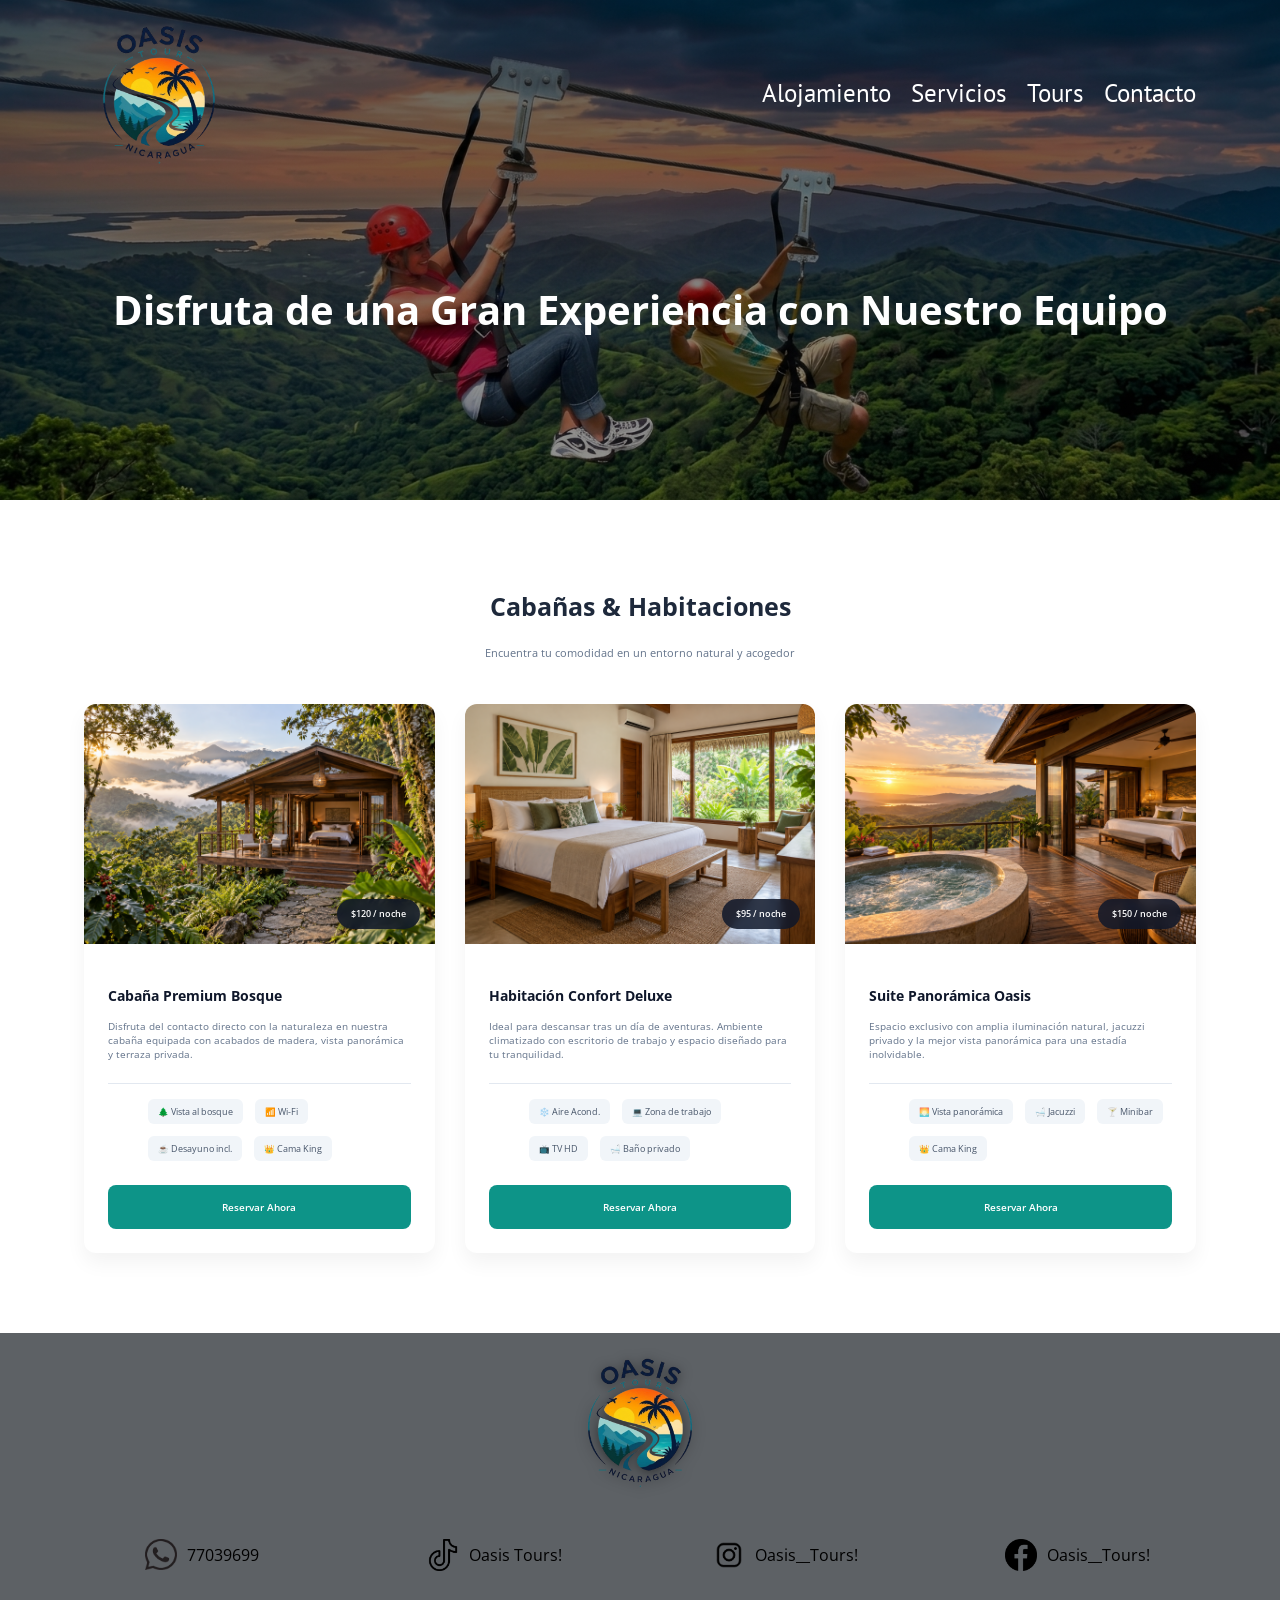
==== alojamiento.html @ 0652498a "Initial Oasis Tours website" ====
<!DOCTYPE html>
<html lang="en">

<head>
    <meta charset="UTF-8">
    <meta name="viewport" content="width=device-width, initial-scale=1.0">

    <link rel="stylesheet" href="css/normalize.css">
    <link rel="stylesheet" href="css/style_2.css">
    <link rel="stylesheet" href="css/style.css">
    <link
        href="https://fonts.googleapis.com/css2?family=Krub&family=Open+Sans:ital,wght@0,300..800;1,300..800&family=Staatliches&display=swap"
        rel="stylesheet">
    <link rel="preconnect" href="https://fonts.googleapis.com">
    <link rel="preconnect" href="https://fonts.gstatic.com" crossorigin>
    <link
        href="https://fonts.googleapis.com/css2?family=Krub&family=Open+Sans:ital,wght@0,300..800;1,300..800&family=PT+Sans:ital,wght@0,400;0,700;1,400;1,700&family=Staatliches&display=swap"
        rel="stylesheet">
    <title>Oasis</title>
</head>

<body>

    <header class="header">

        <div class="contenedor">
            <div class="header__navegacion">

                <a class="header__logo no-margin" href="index.html">
                    <img class="no-margin oasis__logo" src="image/logo.png" alt="logo">
                </a>

                <nav class="barra__navegacion">
                    <a href="alojamiento.html" class="barra__enlace">Alojamiento</a>
                    <a href="servicios.html" class="barra__enlace">Servicios</a>
                    <a href="tours.html" class="barra__enlace">Tours</a>
                    <a href="contacto.html" class="barra__enlace">Contacto</a>
                </nav>
            </div>

        </div>
        <div class="header__texto">
            <h2 class="no-margin frase__header">Disfruta de una Gran Experiencia con Nuestro Equipo</h2>

        </div>
    </header>
    <main class="contenedor">
        <section class="alojamiento-container">
            <div class="section-title">
                <h2>Cabañas & Habitaciones</h2>
                <p>Encuentra tu comodidad en un entorno natural y acogedor</p>
            </div>

            <div class="cards-grid">

                <!-- Cabaña Rústica -->
                <article class="card">
                    <div class="card-img-wrapper">
                        <img src="image/cabana-premium.png" alt="Cabaña premium de madera rodeada de naturaleza">
                        <span class="price-tag">$120 / noche</span>
                    </div>
                    <div class="card-content">
                        <h3>Cabaña Premium Bosque</h3>
                        <p>Disfruta del contacto directo con la naturaleza en nuestra cabaña equipada con acabados de
                            madera, vista panorámica y terraza privada.</p>
                        <ul class="card-features">
                            <li>🌲 Vista al bosque</li>
                            <li>📶 Wi-Fi</li>
                            <li>☕ Desayuno incl.</li>
                            <li>👑 Cama King</li>
                        </ul>
                        <a href="#" class="btn-reserva">Reservar Ahora</a>
                    </div>
                </article>

                <!-- Suite Confort -->
                <article class="card">
                    <div class="card-img-wrapper">
                        <img src="image/habitacion-confort.png" alt="Habitación confort con vista al jardín">
                        <span class="price-tag">$95 / noche</span>
                    </div>
                    <div class="card-content">
                        <h3>Habitación Confort Deluxe</h3>
                        <p>Ideal para descansar tras un día de aventuras. Ambiente climatizado con escritorio de trabajo
                            y espacio diseñado para tu tranquilidad.</p>
                        <ul class="card-features">
                            <li>❄️ Aire Acond.</li>
                            <li>💻 Zona de trabajo</li>
                            <li>📺 TV HD</li>
                            <li>🛁 Baño privado</li>
                        </ul>
                        <a href="#" class="btn-reserva">Reservar Ahora</a>
                    </div>
                </article>

                <!-- Suite Panorámica -->
                <article class="card">
                    <div class="card-img-wrapper">
                        <img src="image/suite-panoramica.png" alt="Suite panorámica con terraza y jacuzzi">
                        <span class="price-tag">$150 / noche</span>
                    </div>
                    <div class="card-content">
                        <h3>Suite Panorámica Oasis</h3>
                        <p>Espacio exclusivo con amplia iluminación natural, jacuzzi privado y la mejor vista panorámica
                            para una estadía inolvidable.</p>
                        <ul class="card-features">
                            <li>🌅 Vista panorámica</li>
                            <li>🛁 Jacuzzi</li>
                            <li>🍸 Minibar</li>
                            <li>👑 Cama King</li>
                        </ul>
                        <a href="#" class="btn-reserva">Reservar Ahora</a>
                    </div>
                </article>

            </div>
        </section>
    </main>

    <footer class="footer">
        <div class="footer__logo">
            <img class="logo__oasis" src="image/logo.png" alt="logo__oasis">
        </div>
        <div class="footer__fondo">

            <div class="footer__logos">
                <img class="footer__whatssap" src="image/logo_whatssapp.png" alt="logo__whatsapp">
                <p>77039699</p>
            </div>

            <div class="footer__logos">
                <img class="footer__whatssap" src="image/logo__tiktok.png" alt="logo__whatsapp">
                <p>Oasis Tours!</p>
            </div>

            <div class="footer__logos">
                <img class="footer__whatssap" src="image/insta__logo.png" alt="logo__whatsapp">
                <p>Oasis__Tours!</p>
            </div>

            <div class="footer__logos">
                <img class="footer__whatssap" src="image/facebook__logo.png" alt="logo__whatsapp">
                <p>Oasis__Tours!</p>
            </div>
        </div>
    </footer>
    <script src="js/reservas.js"></script>
</body>

</html>
---- css/style_2.css ----
/* Sección Principal de Alojamiento */
.alojamiento-container {
  max-width: 1200px;
  margin: 0 auto;
  padding: 60px 20px;
}

.section-title {
  text-align: center;
  margin-bottom: 40px;
}

.section-title h2 {
  font-size: 2.5rem;
  color: #1e293b;
  margin-bottom: 10px;
}

.section-title p {
  color: #64748b;
  font-size: 1.1rem;
}

/* Grid de Tarjetas */
.cards-grid {
  display: grid;
  grid-template-columns: repeat(auto-fit, minmax(320px, 1fr));
  gap: 30px;
}

/* Tarjeta Individual */
.card {
  background: #ffffff;
  border-radius: 12px;
  overflow: hidden;
  box-shadow: 0 10px 20px rgba(0, 0, 0, 0.05);
  transition: transform 0.3s ease, box-shadow 0.3s ease;
}

.card:hover {
  transform: translateY(-8px);
  box-shadow: 0 15px 30px rgba(0, 0, 0, 0.12);
}

/* Contenedor e Imagen */
.card-img-wrapper {
  position: relative;
  height: 240px;
  overflow: hidden;
}

.card-img-wrapper img {
  width: 100%;
  height: 100%;
  object-fit: cover;
}

.price-tag {
  position: absolute;
  bottom: 15px;
  right: 15px;
  background: rgba(15, 23, 42, 0.85);
  color: #ffffff;
  padding: 6px 14px;
  border-radius: 20px;
  font-weight: 600;
  font-size: 0.9rem;
  backdrop-filter: blur(4px);
}

/* Contenido de la Tarjeta */
.card-content {
  padding: 24px;
}

.card-content h3 {
  font-size: 1.4rem;
  color: #0f172a;
  margin-bottom: 10px;
}

.card-content p {
  color: #64748b;
  font-size: 0.95rem;
  line-height: 1.5;
  margin-bottom: 20px;
}

/* Lista de Amenidades */
.card-features {
  list-style: none;
  display: flex;
  flex-wrap: wrap;
  gap: 12px;
  margin-bottom: 24px;
  padding-top: 15px;
  border-top: 1px solid #e2e8f0;
}

.card-features li {
  font-size: 0.85rem;
  background: #f1f5f9;
  color: #475569;
  padding: 4px 10px;
  border-radius: 6px;
}

/* Botón de Reserva */
.btn-reserva {
  display: block;
  width: 100%;
  text-align: center;
  background-color: #0d9488;
  color: #ffffff;
  padding: 12px 0;
  border: none;
  border-radius: 8px;
  font-size: 1rem;
  font-weight: 600;
  cursor: pointer;
  text-decoration: none;
  transition: background-color 0.2s ease;
}

.btn-reserva:hover {
  background-color: #0f766e;
}
---- css/style.css ----
:root {
    --verde: rgb(35, 227, 35);
    --negro: black;
    --blanco: white;
    --premium: #5d6165;

    --fuenteHeading: 'PT sans', sans-serif;
    --fuenteParrafos: 'Open Sans', sans-serif;
}

html {
    box-sizing: border-box;
    font-size: 62.5%;
}

*,
*::before,
*::after {
    box-sizing: inherit;
}

body {
    font-family: var(--fuenteParrafos);
    font-size: 1.6rem;
    line-height: 2;
    margin: 0;
}

/*Globales*/

a {
    text-decoration: none;
}

h1,
h2,
h3 {
    font-family: var(--cursivas);
}

h1 {
    font-size: 4.8rem;
}

h2 {
    font-size: 4rem;
}

h3 {
    font-size: 3.2rem;
}

img {
    max-width: 100%;
}

p {
    font-family: var(--fuenteParrafos);
}

.centrar-texto {
    text-align: center;
}

.contenedor {
    max-width: 120rem;
    width: 90%;
    margin: 0 auto;
}

.no-margin {
    margin: 0;
}

.no-padding {
    padding: 0;
}

.centrar-texto {
    text-align: center;
}

/*Inicio de sesion*/

.contenido_principal {
    display: grid;
    grid-template-columns: 1fr 1fr;
    gap: 2rem;
    min-height: 39.5rem;
}

.header {
    background-image:
        linear-gradient(to bottom, rgba(0, 0, 0, 0.6), rgba(0, 0, 0, 0.4)),
        url('../image/tirolinas.jpg');
    background-repeat: no-repeat;
    background-position: center;
    background-size: cover;
    height: 50rem;
}



.header__logo {
    display: inline-block;
    justify-content: center;
    max-width: 15rem;
    width: 100%;
}

.oasis__logo {
    width: 100%;
    height: auto;
    display: block;
}

@media (min-width: 768px) {
    .header__logo {
        width: 20%;
        height: auto;
    }
}

.header__navegacion {
    display: block;
    text-align: center;
}


.header__texto {
    color: var(--blanco);
    text-align: center;
    line-height: 1;
}

.frase__header {
    font-size: 4rem;
    width: 100%;
    height: auto;
}

@media (min-width: 768px) {
    .header__navegacion {
        display: flex;
        justify-content: space-between;
        padding: 2rem;
    }

    .header__texto {
        text-align: center;
        padding: 10rem;
        color: var(--blanco);
    }
}


.barra__enlace {
    color: var(--blanco);
    display: block;
    text-align: center;
    font-size: 2.5rem;
    position: relative;
}

@media (min-width: 768px) {
    .barra__enlace {
        color: var(--blanco);
        font-family: var(--fuenteHeading);
        position: relative;
        display: inline-block;
        padding-bottom: 0.5rem;
        text-decoration: none;
        transition: color 0.3s ease;
    }
}

.barra__enlace::after {
    content: '';
    position: absolute;
    bottom: 0;
    left: 0;
    width: 0%;
    height: 3px;
    background-color: var(--verde);
    transition: width 0.3s ease;
}

.barra__enlace:hover {
    color: var(--verde);
}

.barra__enlace:hover::after {
    width: 100%;
}

@media (min-width: 768px) {
    .barra__navegacion {
        display: flex;
        justify-content: center;
        align-items: center;
        gap: 2rem;
    }
}

/*Main*/

.principal__titulo {
    font-family: var(--fuenteHeading);
}

.principal__opciones {
    display: grid;
    grid-template-columns: repeat(2, 1fr);
    gap: 2rem;
}

.opciones__image {
    width: 85%;
    aspect-ratio: 0.71;
    overflow: hidden;
    position: relative;
    margin-top: 1.8rem;
}

.opciones__image a {
    display: block;
    height: 100%;
    color: var(--blanco);
}

.opciones__image img {
    display: block;
    width: 100%;
    height: 100%;
    object-fit: cover;
    transition: transform .35s ease;
}

.opciones__image::after {
    content: '';
    position: absolute;
    inset: 0;
    pointer-events: none;
    background: linear-gradient(to bottom, transparent 42%, rgba(0, 0, 0, .72) 100%);
}

.opciones__image:hover img {
    transform: scale(1.05);
}

.image__text {
    position: absolute;
    z-index: 1;
    right: 1.6rem;
    bottom: 1.5rem;
    left: 1.6rem;
    color: var(--blanco);
    line-height: 1.1;
}

.image__text h3 {
    margin: .4rem 0 0;
    font-family: var(--fuenteHeading);
    font-size: clamp(2.6rem, 4vw, 3.4rem);
    font-weight: 400;
}

.image__eyebrow {
    margin: 0;
    font-size: 1.2rem;
    font-weight: 700;
    line-height: 1.3;
}

.campo_boton {
    text-align: center;
}

.boton {
    color: var(--blanco);
    background-color: var(--celeste);
    border-radius: 2rem;
    border: 1px solid var(--negro);
    padding: 1rem;
    width: 15rem;
}

.boton:hover {
    cursor: pointer;
}

/* Ventana de formas de pago */
.modal-abierto {
    overflow: hidden;
}

.modal-reserva[hidden] {
    display: none;
}

.modal-reserva {
    position: fixed;
    z-index: 1000;
    inset: 0;
    display: grid;
    place-items: center;
    padding: 2rem;
}

.modal-reserva__fondo {
    position: absolute;
    inset: 0;
    background: rgba(15, 23, 42, .66);
}

.modal-reserva__contenido {
    position: relative;
    width: min(100%, 46rem);
    max-height: calc(100vh - 4rem);
    overflow-y: auto;
    padding: 3.2rem;
    border-radius: 1.6rem;
    background: var(--blanco);
    box-shadow: 0 2rem 5rem rgba(0, 0, 0, .28);
}

.modal-reserva__cerrar {
    position: absolute;
    top: 1rem;
    right: 1.4rem;
    border: 0;
    background: transparent;
    color: #475569;
    font-size: 3.2rem;
    line-height: 1;
    cursor: pointer;
}

.modal-reserva__etiqueta {
    margin: 0;
    color: #0d9488;
    font-size: 1.3rem;
    font-weight: 700;
    text-transform: uppercase;
    letter-spacing: .08em;
}

.modal-reserva__contenido h2 {
    margin: .4rem 0 1rem;
    color: #0f172a;
    font-size: 2.8rem;
    line-height: 1.15;
}

.modal-reserva__detalle {
    margin: 0 0 2rem;
    color: #64748b;
    line-height: 1.5;
}

.formas-pago {
    display: grid;
    gap: 1rem;
}

.datos-tarjeta {
    display: grid;
    grid-template-columns: repeat(2, minmax(0, 1fr));
    gap: 1.2rem;
    margin: .6rem 0 0;
    padding: 1.6rem;
    border: 1px solid #cbd5e1;
    border-radius: .9rem;
}

.datos-tarjeta[hidden] {
    display: none;
}

.datos-tarjeta legend {
    padding: 0 .5rem;
    color: #0f172a;
    font-size: 1.6rem;
    font-weight: 700;
}

.datos-tarjeta__campo {
    display: grid;
    gap: .4rem;
}

.datos-tarjeta__campo--completo,
.datos-tarjeta__aviso {
    grid-column: 1 / -1;
}

.datos-tarjeta__campo label {
    color: #334155;
    font-size: 1.3rem;
    font-weight: 700;
}

.datos-tarjeta__campo input {
    min-width: 0;
    border: 1px solid #94a3b8;
    border-radius: .6rem;
    padding: 1rem;
    color: #0f172a;
    font: inherit;
    line-height: 1.2;
}

.datos-tarjeta__campo input:focus {
    outline: 2px solid #0d9488;
    border-color: #0d9488;
}

.datos-tarjeta__aviso {
    margin: 0;
    color: #64748b;
    font-size: 1.2rem;
    line-height: 1.4;
}

.forma-pago {
    display: flex;
    align-items: center;
    gap: 1.2rem;
    padding: 1.3rem;
    border: 1px solid #cbd5e1;
    border-radius: .9rem;
    cursor: pointer;
}

.forma-pago:has(input:checked) {
    border-color: #0d9488;
    background: #f0fdfa;
}

.forma-pago input {
    width: 1.8rem;
    height: 1.8rem;
    accent-color: #0d9488;
}

.forma-pago strong,
.forma-pago small {
    display: block;
}

.forma-pago strong {
    color: #0f172a;
    font-size: 1.6rem;
}

.forma-pago small {
    color: #64748b;
    line-height: 1.4;
}

.modal-reserva__confirmar {
    margin-top: .8rem;
    border: 0;
    border-radius: .8rem;
    padding: 1.3rem;
    background: #0d9488;
    color: var(--blanco);
    font-weight: 700;
    cursor: pointer;
}

.modal-reserva__confirmar:hover {
    background: #0f766e;
}

.modal-reserva__mensaje {
    margin: 1.5rem 0 0;
    color: #0f766e;
    font-weight: 600;
    line-height: 1.5;
}

/* Galería */
.galeria {
    margin-top: 6rem;
    padding: 6rem 0;
    background: #f1f5f9;
}

.galeria__encabezado {
    max-width: 64rem;
    margin: 0 auto 3rem;
    text-align: center;
}

.galeria__encabezado h2 {
    margin: .3rem 0 .8rem;
    color: #0f172a;
    font-size: clamp(3rem, 5vw, 4.2rem);
    line-height: 1.1;
}

.galeria__encabezado > p:last-child {
    margin: 0;
    color: #64748b;
}

.galeria__etiqueta {
    margin: 0;
    color: #0d9488;
    font-size: 1.3rem;
    font-weight: 700;
    letter-spacing: .1em;
    text-transform: uppercase;
}

.galeria__grid {
    display: grid;
    grid-template-columns: repeat(2, minmax(0, 1fr));
    grid-auto-rows: 16rem;
    gap: 1.2rem;
}

.galeria__item {
    position: relative;
    overflow: hidden;
    padding: 0;
    border: 0;
    background: #0f172a;
    cursor: zoom-in;
}

.galeria__item--grande {
    grid-column: span 2;
    grid-row: span 2;
}

.galeria__item img {
    width: 100%;
    height: 100%;
    object-fit: cover;
    transition: transform .35s ease;
}

.galeria__item span {
    position: absolute;
    right: 0;
    bottom: 0;
    left: 0;
    padding: 2.8rem 1.2rem 1rem;
    background: linear-gradient(transparent, rgba(0, 0, 0, .78));
    color: var(--blanco);
    font-size: 1.5rem;
    font-weight: 700;
    text-align: left;
}

.galeria__item:hover img,
.galeria__item:focus-visible img {
    transform: scale(1.08);
}

.galeria__item:focus-visible {
    outline: 3px solid #0d9488;
    outline-offset: 3px;
}

.visor-galeria[hidden] {
    display: none;
}

.visor-galeria {
    position: fixed;
    z-index: 1100;
    inset: 0;
    display: grid;
    place-items: center;
    padding: 2rem;
}

.visor-galeria__fondo {
    position: absolute;
    inset: 0;
    background: rgba(2, 6, 23, .85);
}

.visor-galeria__contenido {
    position: relative;
    max-width: min(100%, 100rem);
    max-height: calc(100vh - 4rem);
}

.visor-galeria__contenido img {
    display: block;
    max-width: 100%;
    max-height: calc(100vh - 4rem);
    border-radius: .8rem;
    object-fit: contain;
}

.visor-galeria__cerrar {
    position: absolute;
    top: -1.3rem;
    right: -1.3rem;
    width: 3.6rem;
    height: 3.6rem;
    border: 0;
    border-radius: 50%;
    background: var(--blanco);
    color: #0f172a;
    font-size: 3rem;
    line-height: 1;
    cursor: pointer;
}

@media (min-width: 768px) {
    .galeria__grid {
        grid-template-columns: repeat(4, minmax(0, 1fr));
        grid-auto-rows: 18rem;
    }

    .galeria__item--grande {
        grid-column: span 2;
        grid-row: span 2;
    }
}


/*Footer*/

.footer {
    background-color: var(--premium);
    margin-top: 2rem;
    padding: 2rem 0;
}

.logo__oasis {
    width: 14rem;
    height: auto;
    filter: drop-shadow(0px 2px 6px rgba(0,0,0,0.5));
}

.footer__logo {
    display: flex;
    justify-content: center;
    align-items: center;
    margin-bottom: 3rem;
}


.footer__fondo {
    display: grid;
    grid-template-columns: repeat(2, 1fr);
    gap: 1.5rem;
    max-width: 120rem;
    width: 90%;
    margin: 0 auto;
}

.footer__logos {
    display: flex;
    flex-direction: row;
    justify-content: center;
    align-items: center;
    gap: 1rem;
}

.footer__logos:hover {
    transform: translateY(-3px);
    background-color: rgba(255, 255, 255, 0.12);
    border-color: var(--verde);
}

.footer__whatssap {
    width: 2.8rem;
    height: 2.8rem;
    object-fit: contain;
}

@media (min-width: 768px) {
    .footer__fondo {
        grid-template-columns: repeat(4, 1fr);
    }

    .footer__whatssap {
        width: 3.2rem;
        height: 3.2rem;
    }
}
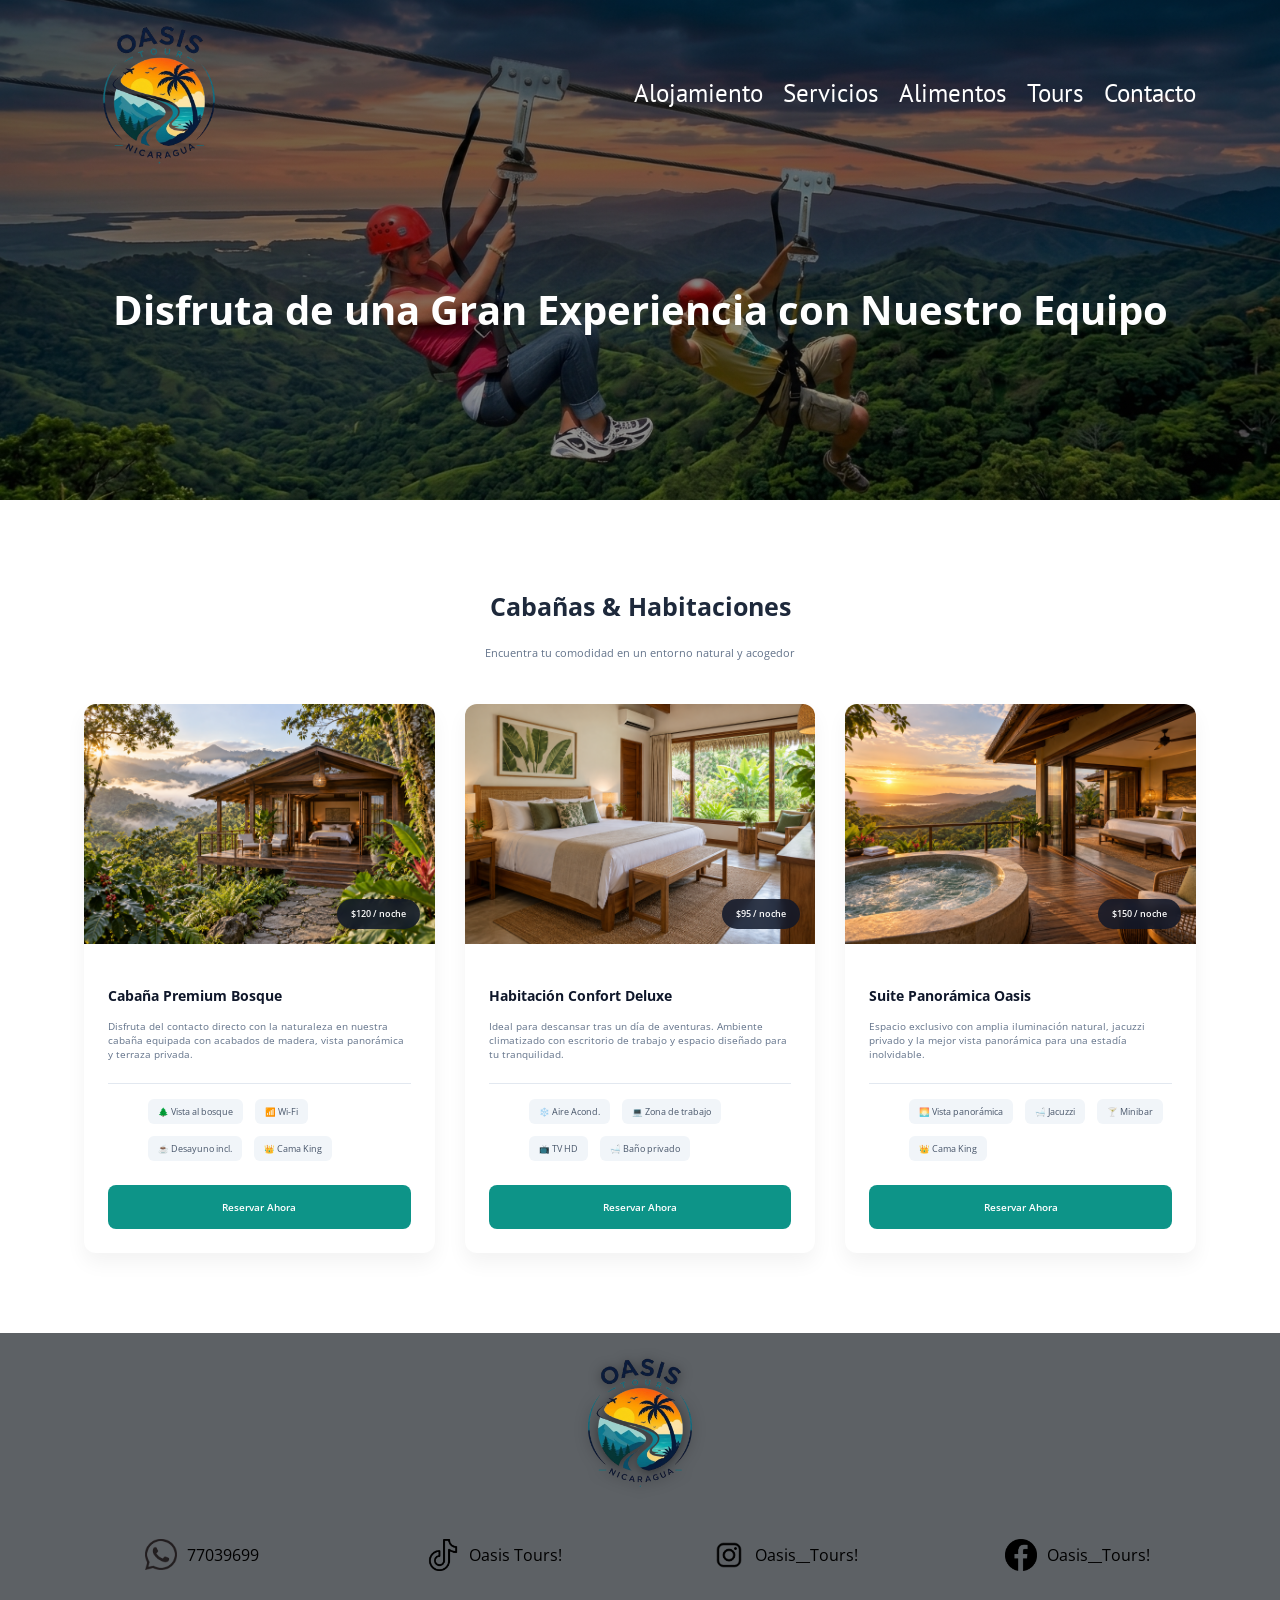
==== commit 314db607: "Agrega página de alimentos y diseño móvil" ====
--- a/alojamiento.html
+++ b/alojamiento.html
@@ -33,6 +33,7 @@
                 <nav class="barra__navegacion">
                     <a href="alojamiento.html" class="barra__enlace">Alojamiento</a>
                     <a href="servicios.html" class="barra__enlace">Servicios</a>
+                    <a href="alimentos.html" class="barra__enlace">Alimentos</a>
                     <a href="tours.html" class="barra__enlace">Tours</a>
                     <a href="contacto.html" class="barra__enlace">Contacto</a>
                 </nav>
--- a/css/style.css
+++ b/css/style.css
@@ -687,3 +687,157 @@
         height: 3.2rem;
     }
 }
+
+/* Ajustes para pantallas pequeñas */
+@media (max-width: 767px) {
+    body {
+        overflow-x: hidden;
+    }
+
+    .contenedor {
+        width: min(100% - 3.2rem, 120rem);
+    }
+
+    .header {
+        height: auto;
+        min-height: 48rem;
+    }
+
+    .header__navegacion {
+        padding-top: 1.6rem;
+    }
+
+    .header__logo {
+        max-width: 11rem;
+    }
+
+    .barra__navegacion {
+        display: grid;
+        grid-template-columns: repeat(3, minmax(0, 1fr));
+        gap: .4rem 1.2rem;
+        margin: 1rem auto 0;
+        max-width: 42rem;
+    }
+
+    .barra__enlace:nth-child(5) {
+        grid-column: 2;
+    }
+
+    .barra__enlace {
+        padding: .6rem .2rem;
+        font-size: 1.8rem;
+        line-height: 1.35;
+    }
+
+    .header__texto {
+        padding: 8rem 1.6rem 5rem;
+    }
+
+    .frase__header {
+        font-size: clamp(3.2rem, 10vw, 4.2rem);
+        line-height: 1.12;
+    }
+
+    .principal__opciones {
+        grid-template-columns: 1fr;
+    }
+
+    .opciones__image {
+        width: 100%;
+        margin-top: 0;
+    }
+
+    .alojamiento-container,
+    .tours-container,
+    .servicios-container,
+    .contacto-container {
+        padding: 4rem 0;
+    }
+
+    .section-title,
+    .tours-container .section-title,
+    .servicios-container .section-title,
+    .contacto-container .section-title {
+        margin-bottom: 3rem;
+    }
+
+    .section-title h2,
+    .tours-container .section-title h2,
+    .servicios-container .section-title h2,
+    .contacto-container .section-title h2 {
+        font-size: 2.8rem;
+        line-height: 1.2;
+    }
+
+    .section-title p,
+    .tours-container .section-title p,
+    .servicios-container .section-title p,
+    .contacto-container .section-title p {
+        font-size: 1.7rem;
+        line-height: 1.65;
+    }
+
+    .cards-grid,
+    .tours-container .cards-grid,
+    .servicios-grid,
+    .contacto-wrapper {
+        grid-template-columns: minmax(0, 1fr);
+    }
+
+    .cards-grid,
+    .tours-container .cards-grid,
+    .servicios-grid {
+        gap: 2rem;
+    }
+
+    .contacto-wrapper {
+        gap: 3rem;
+        padding: 2.4rem;
+        border-radius: 1.2rem;
+    }
+
+    .contacto-info > p {
+        margin-bottom: 2.4rem;
+    }
+
+    .info-list {
+        gap: 1.6rem;
+        padding-left: 0;
+    }
+
+    .info-list li {
+        gap: 1.2rem;
+    }
+
+    .info-list li > div {
+        min-width: 0;
+    }
+
+    .info-list p {
+        overflow-wrap: anywhere;
+    }
+
+    .form-group input,
+    .form-group select,
+    .form-group textarea {
+        min-width: 0;
+    }
+
+    .card-content {
+        padding: 2rem;
+    }
+
+    .card-features {
+        gap: .8rem;
+    }
+}
+
+@media (max-width: 370px) {
+    .barra__navegacion {
+        grid-template-columns: repeat(2, minmax(0, 1fr));
+    }
+
+    .barra__enlace:nth-child(5) {
+        grid-column: auto;
+    }
+}
